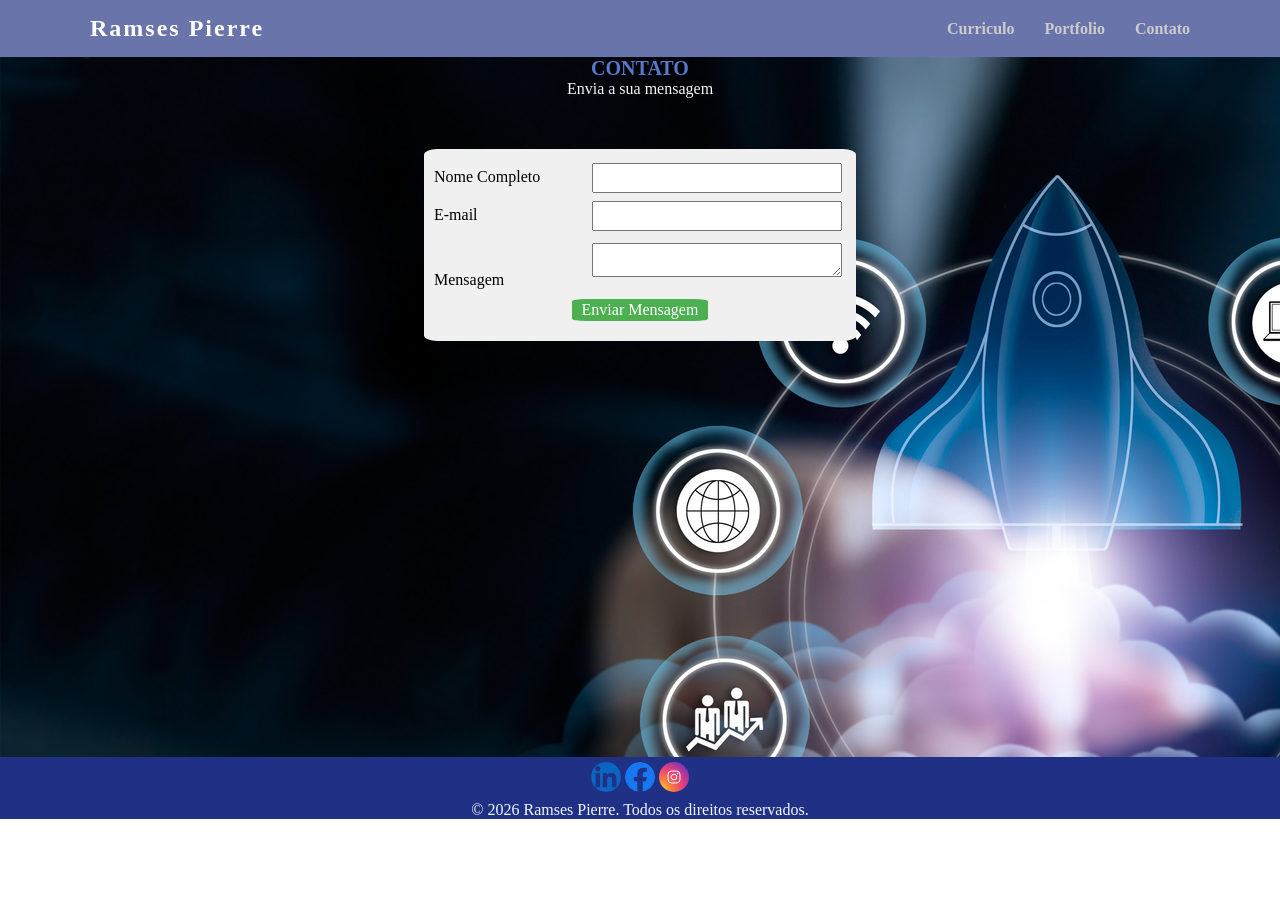
==== contato.html @ b8c076c4 "Primeiro commit" ====
<!DOCTYPE html>
<html lang="pt-BR">
<head>
    <meta charset="UTF-8">
    <meta name="viewport" content="width=device-width, initial-scale=1.0">
    <title>meu site Pessoal</title>
    <link rel="stylesheet" href="style.css">
</head>
<body>
    <header class="header">
        <nav class="navbar">
            <a class="logo" href="index.html">Ramses Pierre</a>
            <ul class="nav-menu">
                <li class="nav-item"> <a class="nav-link" href="curriculo.html">Curriculo</a></li>
                <li class="nav-item"><a class="nav-link" href="portfolio.html"> Portfolio</a></li>
                <li class="nav-item"><a class="nav-link" href="contato.html">Contato</a></li>
               
            </ul>
        </nav>
    </header>
    <div class="contato-titulo">
        <h2 class="titulo"> CONTATO</h2>
        <p class="texto-email">
            Envia a sua mensagem 
        </p>
    
        <br><br>
        <div class="contato">
            <form class="form-contato" action="mensagem.html" method="GET">
                

                    <div class="">
                        <label for="nome">Nome Completo</label>
                        <input class="texto-input" type="text" name="nome" id="nome" required> <br>
                        <label for="email">E-mail</label>
                        <input class="texto-input" type="email" name="email" id="email" required> <br>
                    </div>
                    <div>
                        <label for="mensagem" >Mensagem</label>
                        <textarea name="mensagem" name="mensagem" id="mensagem"></textarea>
                    </div>
                    <div class="botao">
                        <button class="btn-submit" type="submit">Enviar Mensagem</button>
                    </div>
                
                
            </form>
        </div>

    </div>

    <footer>
        <nav class="footer">
            <div class="redes">
                <ul class="menu-footer">
                    <li> <a href="https://br.linkedin.com/in/ramses-pierre-1a7a8757/" target="_blank" rel="noopener noreferrer"><img class="img-logo" src="imagem/linkedin.png" alt="Logo linkedin"></a></li>
                    <li> <a href="http://" target="_blank" rel="noopener noreferrer"> <img class="img-logo" src="imagem/facebook.png" alt="Logo Facebook"> </a></li>
                    <li> <a href="http://" target="_blank" rel="noopener noreferrer"><img class="img-logo" src="imagem/instagram.jpeg" alt="Logo Instagram"></a></li>
                </ul>

            </div>
            <div class="texto-foot">
            &copy; 2026 Ramses Pierre. Todos os direitos reservados.
            </div>            
        </nav>
    </footer>
    
</body>
</html>
---- style.css ----
*{
    margin:0;
    padding: 0;
    box-sizing: border-box;
    font-family: 'Segoe UI', Tahoma,Geneva;
}

.header{
    
    top: 0;
    left: 0;
    width: 100%;
    background-color: #6974ab;
    box-shadow: 0 4px 6px rgba(0,0,0,0,0,1);
    z-index: 1000;
}
.navbar{
    display: flex;
    justify-content: space-between;
    align-items: center;
    padding: 15px 50px;
    max-width: 1200px;
    margin: 0 auto;
}
.nav-menu{
    display: flex;
    list-style: none;
    gap: 30px;

}
.nav-link{
    color: #cccccc;
    text-decoration: none;
    font-size: 16px;
    font-weight: 600;
    transition: color 0.3s ease;
}
.nav-link:hover{
    color: rgb(8, 2, 67);
    font-size: 18px;
}
.logo{
    color: white;
    font-size: 24px;
    font-weight: 700;
    text-decoration: none;
    letter-spacing: 2px;
    
}

/* Responsividade */
@media(max-width:768px){
    .navbar{
        padding: 15px 20px;
    }
    .nav-menu{
        gap: 15px;
    }
    .logo{
        font-size: 20px;
    }
    .nav-link{
        font-size: 14px;
    }
    .nav-link:hover{
        font-size: 16px;
    }
}
.container-cv{
   
    padding: 12px 70px;
    background-color: hsl(0, 20%, 95%);
    text-align: justify;
}
.titulo{
    color: #5a78c9;
    font-weight: bold;
    font-size: 20px;
    text-align: center;
}
.titulo-2{
    color: #7f91c3;
    font-weight: bold;
    font-size: 15px;
    margin: 14px;
    text-align: center;
}

.texto-email{
    text-align: center;
    color:whitesmoke;

}
.texto-foot{
    text-align: center;
    color: aliceblue;
}
.contato{
        
    padding: 15px;
    display: flex;
    justify-content: center;
    align-items: center;
    gap: 10px;
}
.contato-titulo{
    height: 700px;

    background-image: url("imagem/startop-crescendo.jpg");
    

    
}
.message{
    height: 550px;
    background-image: url("imagem/avatar3.png");
    text-align: center;
    color: #f0f0f0;
    font-size: 40px;
    font-family: 'Gill Sans', 'Gill Sans MT', Calibri, 'Trebuchet MS', sans-serif;
}

.form-contato{
    background-color: #f0f0f0;
    padding: 10px;
    border-radius: 3%;

}
label{
    display: inline-block;
    width: 150px;
    text-align: left;
}
textarea{
    width: 250px;
    margin: 8px 4px;
}
.texto-input{
    width: 250px;
    margin: 4px;
    height: 30px;

    
}
.fieldset{
    margin: 10px;
    padding: 10px;
    
}
.botao{
    display: flex;
    justify-content: center;
    
}
.btn-submit{
    margin: 10px;    
    align-content: center;
    background-color: #4caf50;
    color: white;
    border: none;
    border-radius: 10%;
    font-size: 16px;
    
    padding: 2px 10px;
    
}
.btn-submit:hover{
    background-color: #0b570e;
    font-size: 20px;
}
.img-logo{
    width: 30px;
    height: 30px;
    border-radius: 50%;
    object-fit: cover;
    margin: 5px 2px

}
.portfolio{
    padding: 10px 20px;
    background-color: #dde1e9;
}
.img-avatar{
    max-width: 1000px;
    height: 20%;
    justify-content: center;
    float: center;
    margin: 5px 2px

}
.img-portfolio1{
    max-width: 100%;
    height: auto;
    display: flex;
    justify-content: center;    
    object-fit: cover;
    margin: 5px 2px

}
.menu-footer{
    display: inline-flex;
    list-style: none;
}

.footer{
    bottom: 0;
    right: 0;
    width: 100%;
    align-content: center;
    text-align: center;
    background-color:#203185;
    z-index: 1000;
}
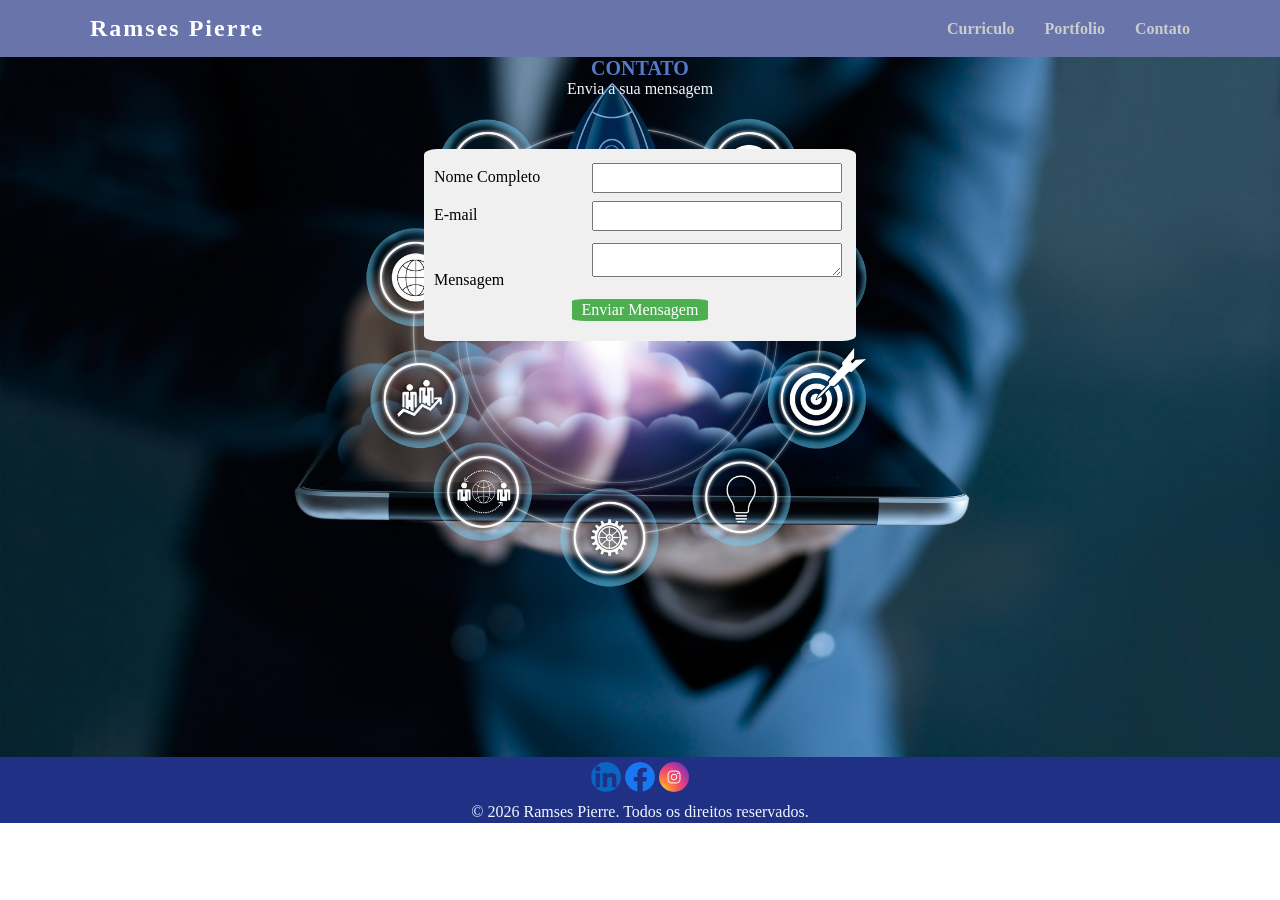
==== commit c3bc2567: "Ajustar responsividade" ====
--- a/contato.html
+++ b/contato.html
@@ -18,7 +18,7 @@
             </ul>
         </nav>
     </header>
-    <div class="contato-titulo">
+    <div class="container-contato">
         <h2 class="titulo"> CONTATO</h2>
         <p class="texto-email">
             Envia a sua mensagem 
--- a/style.css
+++ b/style.css
@@ -4,7 +4,6 @@
     box-sizing: border-box;
     font-family: 'Segoe UI', Tahoma,Geneva;
 }
-
 .header{
     
     top: 0;
@@ -103,21 +102,32 @@
     align-items: center;
     gap: 10px;
 }
-.contato-titulo{
+.container-contato{
     height: 700px;
-
     background-image: url("imagem/startop-crescendo.jpg");
-    
-
-    
+    background-repeat: no-repeat;
+    background-size: cover;
+    background-position: center;
+    backdrop-filter: blur(8px);
+    background-color: rgba(255, 255, 0.3);
+
+}
+.img-inicio{
+    max-width: 100%;
+    height: auto;
 }
 .message{
-    height: 550px;
-    background-image: url("imagem/avatar3.png");
+    margin: 1px 0px;
     text-align: center;
     color: #f0f0f0;
+    background-color: #404a7b;
     font-size: 40px;
     font-family: 'Gill Sans', 'Gill Sans MT', Calibri, 'Trebuchet MS', sans-serif;
+}
+
+.img-message{
+    max-width: 100%;
+    height: auto;
 }
 
 .form-contato{
@@ -181,11 +191,11 @@
     background-color: #dde1e9;
 }
 .img-avatar{
-    max-width: 1000px;
-    height: 20%;
+    max-width: 100%;
+    height: auto;
     justify-content: center;
     float: center;
-    margin: 5px 2px
+    margin: 5px 2px;    
 
 }
 .img-portfolio1{
@@ -200,6 +210,9 @@
 .menu-footer{
     display: inline-flex;
     list-style: none;
+}
+.texto-foot{
+    margin: 2px 0px;
 }
 
 .footer{
@@ -210,4 +223,5 @@
     text-align: center;
     background-color:#203185;
     z-index: 1000;
+    color: #cccccc;
 }
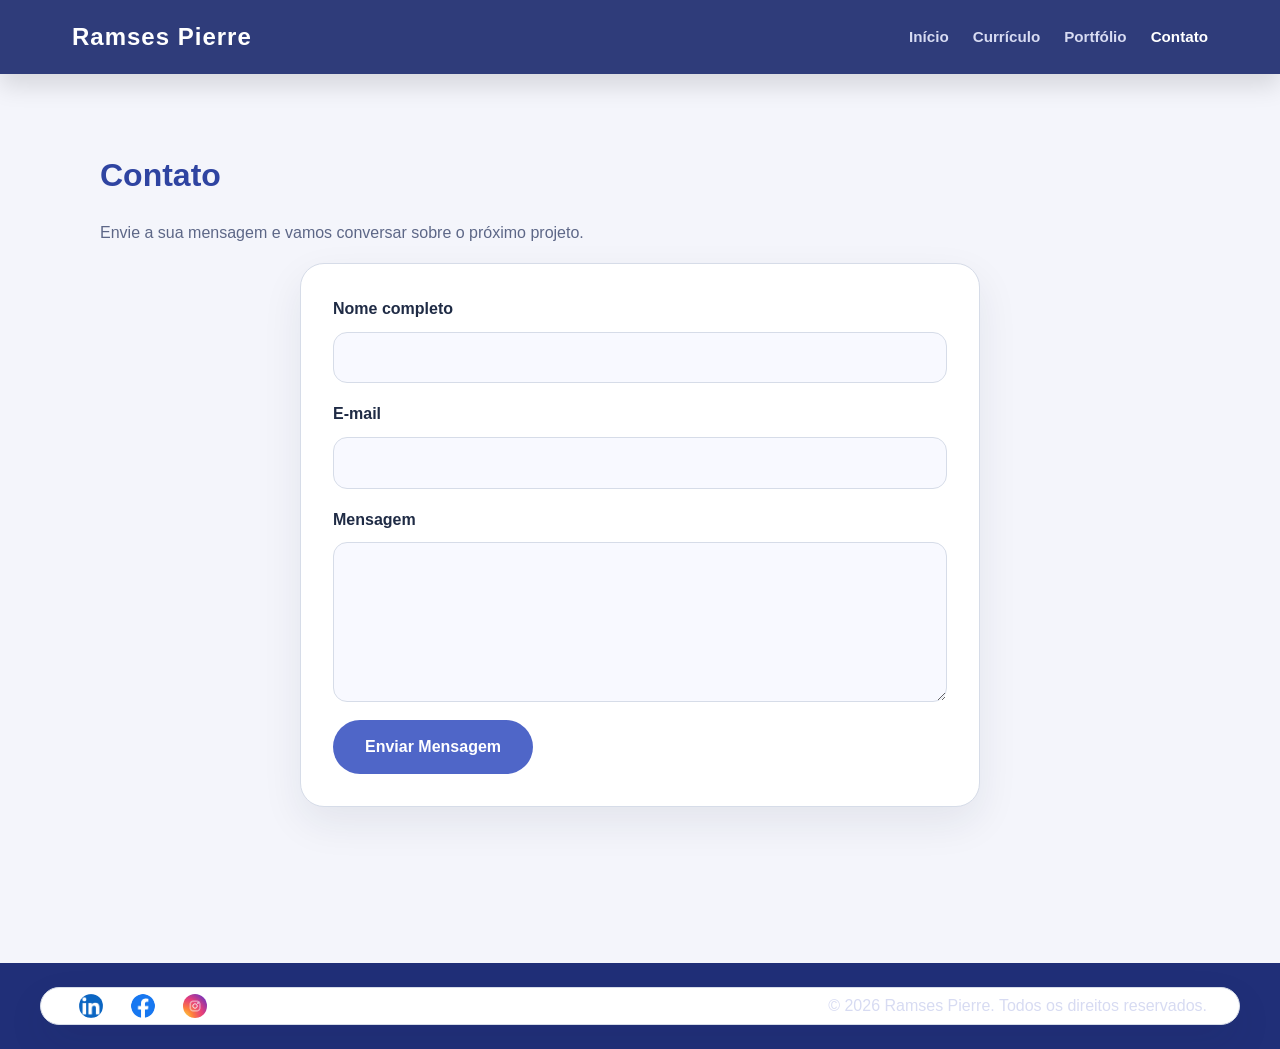
==== commit 5a873c30: "Melhoria na aparencia e organização" ====
--- a/contato.html
+++ b/contato.html
@@ -3,7 +3,8 @@
 <head>
     <meta charset="UTF-8">
     <meta name="viewport" content="width=device-width, initial-scale=1.0">
-    <title>meu site Pessoal</title>
+    <title>Contato | Ramses Pierre</title>
+    <meta name="description" content="Página de contato do portfólio pessoal de Ramses Pierre.">
     <link rel="stylesheet" href="style.css">
 </head>
 <body>
@@ -11,59 +12,43 @@
         <nav class="navbar">
             <a class="logo" href="index.html">Ramses Pierre</a>
             <ul class="nav-menu">
-                <li class="nav-item"> <a class="nav-link" href="curriculo.html">Curriculo</a></li>
-                <li class="nav-item"><a class="nav-link" href="portfolio.html"> Portfolio</a></li>
-                <li class="nav-item"><a class="nav-link" href="contato.html">Contato</a></li>
-               
+                <li class="nav-item"><a class="nav-link" href="index.html">Início</a></li>
+                <li class="nav-item"><a class="nav-link" href="curriculo.html">Currículo</a></li>
+                <li class="nav-item"><a class="nav-link" href="portfolio.html">Portfólio</a></li>
+                <li class="nav-item"><a class="nav-link active" href="contato.html">Contato</a></li>
             </ul>
         </nav>
     </header>
-    <div class="container-contato">
-        <h2 class="titulo"> CONTATO</h2>
-        <p class="texto-email">
-            Envia a sua mensagem 
-        </p>
-    
-        <br><br>
-        <div class="contato">
+    <main>
+        <section class="section container-contato">
+            <h1 class="section-title">Contato</h1>
+            <p class="subtitle">Envie a sua mensagem e vamos conversar sobre o próximo projeto.</p>
             <form class="form-contato" action="mensagem.html" method="GET">
-                
-
-                    <div class="">
-                        <label for="nome">Nome Completo</label>
-                        <input class="texto-input" type="text" name="nome" id="nome" required> <br>
-                        <label for="email">E-mail</label>
-                        <input class="texto-input" type="email" name="email" id="email" required> <br>
-                    </div>
-                    <div>
-                        <label for="mensagem" >Mensagem</label>
-                        <textarea name="mensagem" name="mensagem" id="mensagem"></textarea>
-                    </div>
-                    <div class="botao">
-                        <button class="btn-submit" type="submit">Enviar Mensagem</button>
-                    </div>
-                
-                
+                <div class="form-group">
+                    <label for="nome">Nome completo</label>
+                    <input class="texto-input" type="text" name="nome" id="nome" required>
+                </div>
+                <div class="form-group">
+                    <label for="email">E-mail</label>
+                    <input class="texto-input" type="email" name="email" id="email" required>
+                </div>
+                <div class="form-group">
+                    <label for="mensagem">Mensagem</label>
+                    <textarea id="mensagem" name="mensagem"></textarea>
+                </div>
+                <button class="btn btn-submit" type="submit">Enviar Mensagem</button>
             </form>
+        </section>
+    </main>
+    <footer class="footer">
+        <div class="footer-inner">
+            <ul class="social-links">
+                <li><a href="https://br.linkedin.com/in/ramses-pierre-1a7a8757/" target="_blank" rel="noopener noreferrer"><img src="imagem/linkedin.png" alt="LinkedIn"></a></li>
+                <li><a href="#" target="_blank" rel="noopener noreferrer"><img src="imagem/facebook.png" alt="Facebook"></a></li>
+                <li><a href="#" target="_blank" rel="noopener noreferrer"><img src="imagem/instagram.jpeg" alt="Instagram"></a></li>
+            </ul>
+            <p>&copy; 2026 Ramses Pierre. Todos os direitos reservados.</p>
         </div>
-
-    </div>
-
-    <footer>
-        <nav class="footer">
-            <div class="redes">
-                <ul class="menu-footer">
-                    <li> <a href="https://br.linkedin.com/in/ramses-pierre-1a7a8757/" target="_blank" rel="noopener noreferrer"><img class="img-logo" src="imagem/linkedin.png" alt="Logo linkedin"></a></li>
-                    <li> <a href="http://" target="_blank" rel="noopener noreferrer"> <img class="img-logo" src="imagem/facebook.png" alt="Logo Facebook"> </a></li>
-                    <li> <a href="http://" target="_blank" rel="noopener noreferrer"><img class="img-logo" src="imagem/instagram.jpeg" alt="Logo Instagram"></a></li>
-                </ul>
-
-            </div>
-            <div class="texto-foot">
-            &copy; 2026 Ramses Pierre. Todos os direitos reservados.
-            </div>            
-        </nav>
     </footer>
-    
 </body>
 </html>
--- a/style.css
+++ b/style.css
@@ -1,227 +1,411 @@
-*{
-    margin:0;
+:root {
+    --bg: #f4f5fb;
+    --bg-card: #ffffff;
+    --primary: #4f66c8;
+    --primary-dark: #2f44a1;
+    --secondary: #6f7fbf;
+    --text: #1f2b45;
+    --text-muted: #5d6787;
+    --border: #d6dce8;
+    --shadow: 0 16px 40px rgba(31, 43, 69, 0.08);
+    --radius: 24px;
+}
+
+* {
+    margin: 0;
     padding: 0;
     box-sizing: border-box;
-    font-family: 'Segoe UI', Tahoma,Geneva;
-}
-.header{
-    
+}
+
+html {
+    scroll-behavior: smooth;
+}
+
+body {
+    font-family: 'Segoe UI', Tahoma, Geneva, Verdana, sans-serif;
+    background-color: var(--bg);
+    color: var(--text);
+    line-height: 1.6;
+}
+
+img {
+    max-width: 100%;
+    display: block;
+}
+
+a {
+    color: inherit;
+}
+
+button,
+input,
+textarea {
+    font: inherit;
+}
+
+.header {
+    position: sticky;
     top: 0;
-    left: 0;
     width: 100%;
-    background-color: #6974ab;
-    box-shadow: 0 4px 6px rgba(0,0,0,0,0,1);
+    background-color: #2f3c7a;
+    box-shadow: 0 12px 24px rgba(0, 0, 0, 0.12);
     z-index: 1000;
 }
-.navbar{
+
+.navbar {
     display: flex;
     justify-content: space-between;
     align-items: center;
-    padding: 15px 50px;
+    gap: 16px;
     max-width: 1200px;
     margin: 0 auto;
-}
-.nav-menu{
-    display: flex;
+    padding: 18px 32px;
+}
+
+.logo {
+    color: #ffffff;
+    font-size: 1.5rem;
+    font-weight: 700;
+    letter-spacing: 1px;
+    text-decoration: none;
+}
+
+.nav-menu {
+    display: flex;
+    gap: 24px;
     list-style: none;
-    gap: 30px;
-
-}
-.nav-link{
-    color: #cccccc;
+}
+
+.nav-link {
+    color: #d7dbf2;
     text-decoration: none;
-    font-size: 16px;
+    font-size: 0.95rem;
     font-weight: 600;
-    transition: color 0.3s ease;
-}
-.nav-link:hover{
-    color: rgb(8, 2, 67);
-    font-size: 18px;
-}
-.logo{
-    color: white;
-    font-size: 24px;
+    transition: color 0.25s ease, transform 0.25s ease;
+}
+
+.nav-link:hover,
+.nav-link.active {
+    color: #ffffff;
+    transform: translateY(-1px);
+}
+
+main {
+    max-width: 1200px;
+    margin: 0 auto;
+    padding: 40px 32px 80px;
+}
+
+.section {
+    margin-bottom: 40px;
+}
+
+.section-title {
+    font-size: clamp(2rem, 2.3vw, 2.5rem);
+    color: var(--primary-dark);
+    margin-bottom: 18px;
+}
+
+.eyebrow {
+    color: var(--secondary);
+    text-transform: uppercase;
+    letter-spacing: 1px;
+    margin-bottom: 10px;
+    display: inline-block;
+    font-size: 0.85rem;
+}
+
+.hero {
+    display: grid;
+    grid-template-columns: 1.4fr 1fr;
+    gap: 48px;
+    align-items: center;
+    padding: 48px 0;
+}
+
+.hero-copy p {
+    max-width: 720px;
+    margin-bottom: 24px;
+    color: var(--text-muted);
+}
+
+.hero-buttons {
+    display: flex;
+    flex-wrap: wrap;
+    gap: 16px;
+}
+
+.btn {
+    display: inline-flex;
+    align-items: center;
+    justify-content: center;
+    padding: 14px 26px;
+    border-radius: 999px;
+    border: none;
+    cursor: pointer;
+    text-decoration: none;
     font-weight: 700;
-    text-decoration: none;
-    letter-spacing: 2px;
-    
-}
-
-/* Responsividade */
-@media(max-width:768px){
-    .navbar{
-        padding: 15px 20px;
-    }
-    .nav-menu{
-        gap: 15px;
-    }
-    .logo{
-        font-size: 20px;
-    }
-    .nav-link{
-        font-size: 14px;
-    }
-    .nav-link:hover{
-        font-size: 16px;
-    }
-}
-.container-cv{
-   
-    padding: 12px 70px;
-    background-color: hsl(0, 20%, 95%);
-    text-align: justify;
-}
-.titulo{
-    color: #5a78c9;
-    font-weight: bold;
-    font-size: 20px;
-    text-align: center;
-}
-.titulo-2{
-    color: #7f91c3;
-    font-weight: bold;
-    font-size: 15px;
-    margin: 14px;
-    text-align: center;
-}
-
-.texto-email{
-    text-align: center;
-    color:whitesmoke;
-
-}
-.texto-foot{
-    text-align: center;
-    color: aliceblue;
-}
-.contato{
-        
-    padding: 15px;
+    transition: transform 0.2s ease, background-color 0.2s ease;
+}
+
+.btn:hover {
+    transform: translateY(-2px);
+}
+
+.btn-primary {
+    background-color: var(--primary);
+    color: #ffffff;
+}
+
+.btn-primary:hover {
+    background-color: var(--primary-dark);
+}
+
+.btn-secondary {
+    background-color: #eef1ff;
+    color: var(--text);
+}
+
+.btn-secondary:hover {
+    background-color: #dde2ff;
+}
+
+.hero-image {
     display: flex;
     justify-content: center;
     align-items: center;
+}
+
+.hero-image img {
+    border-radius: 28px;
+    box-shadow: var(--shadow);
+}
+
+.content-card,
+.container-cv,
+.portfolio-card,
+.message,
+.form-contato,
+.footer-inner {
+    background: var(--bg-card);
+    border: 1px solid var(--border);
+    border-radius: var(--radius);
+    box-shadow: var(--shadow);
+}
+
+.content-card,
+.portfolio-card,
+.container-cv {
+    padding: 28px;
+}
+
+.content-card p,
+.content-card h2,
+.content-card h3,
+.profile-list {
+    margin-bottom: 16px;
+}
+
+.profile-list {
+    list-style: none;
+    padding-left: 0;
+    color: var(--text-muted);
+}
+
+.profile-list li {
+    padding: 10px 0;
+    border-bottom: 1px solid #eef1f8;
+}
+
+.profile-list li:last-child {
+    border-bottom: none;
+}
+
+.portfolio-card {
+    padding: 28px;
+}
+
+.project-image-link {
+    display: block;
+    margin-top: 24px;
+    border-radius: 24px;
+    overflow: hidden;
+    box-shadow: var(--shadow);
+}
+
+.project-image img {
+    width: 100%;
+    height: auto;
+    display: block;
+}
+
+.subtitle {
+    color: var(--text-muted);
+    margin-bottom: 18px;
+}
+
+.container-contato {
+    padding: 36px 28px;
+}
+
+.form-contato {
+    padding: 32px;
+    max-width: 680px;
+    margin: 0 auto;
+    background-color: #ffffff;
+}
+
+.form-group {
+    display: grid;
     gap: 10px;
-}
-.container-contato{
-    height: 700px;
-    background-image: url("imagem/startop-crescendo.jpg");
-    background-repeat: no-repeat;
-    background-size: cover;
-    background-position: center;
-    backdrop-filter: blur(8px);
-    background-color: rgba(255, 255, 0.3);
-
-}
-.img-inicio{
-    max-width: 100%;
-    height: auto;
-}
-.message{
-    margin: 1px 0px;
+    margin-bottom: 18px;
+}
+
+label {
+    font-weight: 600;
+    color: var(--text);
+}
+
+.texto-input,
+textarea {
+    width: 100%;
+    min-height: 44px;
+    padding: 12px 14px;
+    border: 1px solid #d6dce8;
+    border-radius: 14px;
+    background: #f8f9ff;
+    color: var(--text);
+    resize: vertical;
+}
+
+textarea {
+    min-height: 160px;
+}
+
+.btn-submit {
+    display: inline-flex;
+    padding: 14px 32px;
+    background-color: var(--primary);
+    color: #ffffff;
+    border: none;
+    border-radius: 999px;
+    cursor: pointer;
+    transition: background-color 0.2s ease, transform 0.2s ease;
+}
+
+.btn-submit:hover {
+    background-color: var(--primary-dark);
+    transform: translateY(-2px);
+}
+
+.message {
+    padding: 50px 32px;
     text-align: center;
-    color: #f0f0f0;
-    background-color: #404a7b;
-    font-size: 40px;
-    font-family: 'Gill Sans', 'Gill Sans MT', Calibri, 'Trebuchet MS', sans-serif;
-}
-
-.img-message{
-    max-width: 100%;
-    height: auto;
-}
-
-.form-contato{
-    background-color: #f0f0f0;
-    padding: 10px;
-    border-radius: 3%;
-
-}
-label{
-    display: inline-block;
-    width: 150px;
-    text-align: left;
-}
-textarea{
-    width: 250px;
-    margin: 8px 4px;
-}
-.texto-input{
-    width: 250px;
-    margin: 4px;
-    height: 30px;
-
-    
-}
-.fieldset{
-    margin: 10px;
-    padding: 10px;
-    
-}
-.botao{
-    display: flex;
-    justify-content: center;
-    
-}
-.btn-submit{
-    margin: 10px;    
-    align-content: center;
-    background-color: #4caf50;
-    color: white;
-    border: none;
-    border-radius: 10%;
-    font-size: 16px;
-    
-    padding: 2px 10px;
-    
-}
-.btn-submit:hover{
-    background-color: #0b570e;
-    font-size: 20px;
-}
-.img-logo{
-    width: 30px;
-    height: 30px;
+    background-color: #2f3c7a;
+    color: #ffffff;
+}
+
+.message h1 {
+    font-size: 2rem;
+    margin-bottom: 18px;
+}
+
+.message p {
+    margin-bottom: 24px;
+    color: #dcdff3;
+}
+
+.img-message {
+    max-width: 420px;
+    margin: 0 auto 30px;
+    border-radius: 24px;
+    box-shadow: var(--shadow);
+}
+
+.footer {
+    padding: 24px 0;
+    background-color: #202f78;
+    color: #d7dbf2;
+}
+
+.footer-inner {
+    display: flex;
+    flex-wrap: wrap;
+    justify-content: space-between;
+    align-items: center;
+    max-width: 1200px;
+    margin: 0 auto;
+    padding: 0 32px;
+    gap: 18px;
+}
+
+.social-links {
+    display: flex;
+    gap: 16px;
+    list-style: none;
+    padding-left: 0;
+}
+
+.social-links img {
+    width: 36px;
+    height: 36px;
     border-radius: 50%;
     object-fit: cover;
-    margin: 5px 2px
-
-}
-.portfolio{
-    padding: 10px 20px;
-    background-color: #dde1e9;
-}
-.img-avatar{
-    max-width: 100%;
-    height: auto;
-    justify-content: center;
-    float: center;
-    margin: 5px 2px;    
-
-}
-.img-portfolio1{
-    max-width: 100%;
-    height: auto;
-    display: flex;
-    justify-content: center;    
-    object-fit: cover;
-    margin: 5px 2px
-
-}
-.menu-footer{
-    display: inline-flex;
-    list-style: none;
-}
-.texto-foot{
-    margin: 2px 0px;
-}
-
-.footer{
-    bottom: 0;
-    right: 0;
-    width: 100%;
-    align-content: center;
-    text-align: center;
-    background-color:#203185;
-    z-index: 1000;
-    color: #cccccc;
-}+    background: #ffffff;
+    padding: 6px;
+}
+
+@media (max-width: 920px) {
+    .hero {
+        grid-template-columns: 1fr;
+        gap: 32px;
+    }
+
+    .navbar {
+        padding: 18px 24px;
+    }
+}
+
+@media (max-width: 720px) {
+    .navbar {
+        flex-direction: column;
+        align-items: flex-start;
+    }
+
+    .nav-menu {
+        flex-wrap: wrap;
+        gap: 12px;
+    }
+
+    main {
+        padding: 28px 20px 60px;
+    }
+
+    .content-card,
+    .portfolio-card,
+    .container-cv,
+    .form-contato,
+    .footer-inner {
+        padding: 24px;
+    }
+}
+
+@media (max-width: 520px) {
+    .nav-menu {
+        gap: 10px;
+    }
+
+    .logo {
+        font-size: 1.25rem;
+    }
+
+    .hero-buttons {
+        flex-direction: column;
+        align-items: stretch;
+    }
+
+    .btn,
+    .btn-submit {
+        width: 100%;
+    }
+}
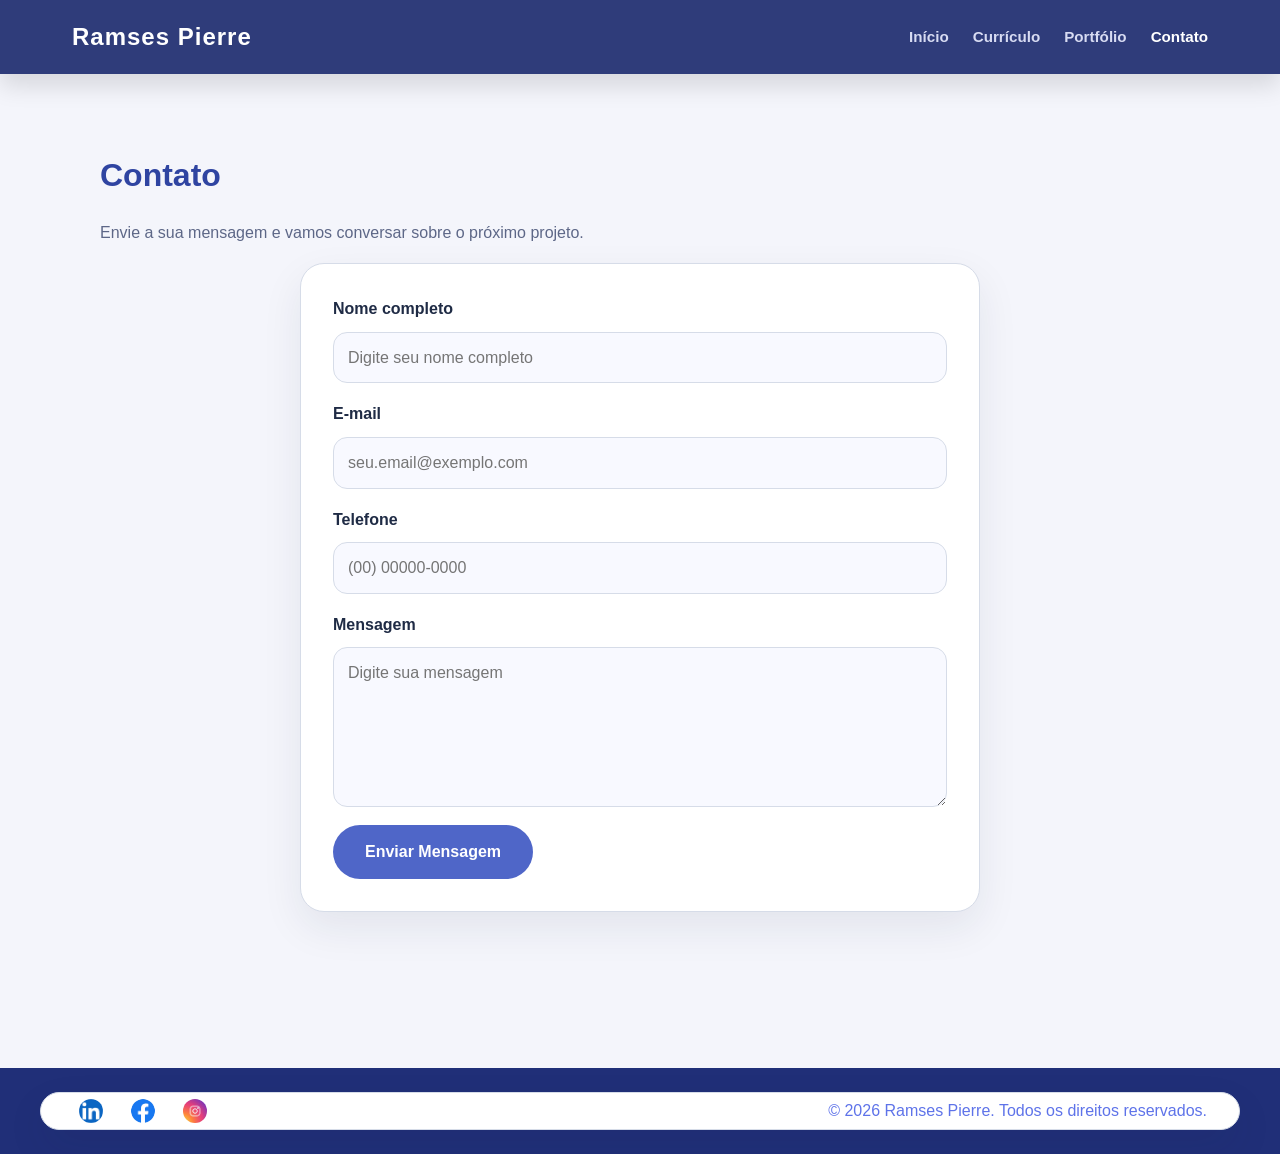
==== commit 222edbf4: "Adicionando envio da mensagem do formulario" ====
--- a/contato.html
+++ b/contato.html
@@ -23,19 +23,25 @@
         <section class="section container-contato">
             <h1 class="section-title">Contato</h1>
             <p class="subtitle">Envie a sua mensagem e vamos conversar sobre o próximo projeto.</p>
-            <form class="form-contato" action="mensagem.html" method="GET">
+            <form id="form" class="form-contato" action="https://app.web3forms.com/submit" method="POST">
+                
                 <div class="form-group">
                     <label for="nome">Nome completo</label>
-                    <input class="texto-input" type="text" name="nome" id="nome" required>
+                    <input class="texto-input" type="text" name="nome" id="nome" required placeholder="Digite seu nome completo">
                 </div>
                 <div class="form-group">
                     <label for="email">E-mail</label>
-                    <input class="texto-input" type="email" name="email" id="email" required>
+                    <input class="texto-input" type="email" name="email" id="email" required placeholder="seu.email@exemplo.com">
+                </div>
+                <div class="form-group">
+                    <label for="telefone">Telefone</label>
+                    <input class="texto-input" type="tel" name="telefone" id="telefone" required placeholder="(00) 00000-0000">
                 </div>
                 <div class="form-group">
                     <label for="mensagem">Mensagem</label>
-                    <textarea id="mensagem" name="mensagem"></textarea>
+                    <textarea id="mensagem" name="mensagem" placeholder="Digite sua mensagem"></textarea>
                 </div>
+                <div class="h-captcha" data-captcha="true"></div>
                 <button class="btn btn-submit" type="submit">Enviar Mensagem</button>
             </form>
         </section>
@@ -50,5 +56,8 @@
             <p>&copy; 2026 Ramses Pierre. Todos os direitos reservados.</p>
         </div>
     </footer>
+    <script src="script.js"></script>
+    <script src="https://web3forms.com/client/script.js" async defer></script>
+
 </body>
 </html>
--- a/style.css
+++ b/style.css
@@ -105,7 +105,11 @@
     color: var(--primary-dark);
     margin-bottom: 18px;
 }
-
+.mensagem-title{
+    
+    color: var(--bg);
+    
+}
 .eyebrow {
     color: var(--secondary);
     text-transform: uppercase;
@@ -325,7 +329,7 @@
 .footer {
     padding: 24px 0;
     background-color: #202f78;
-    color: #d7dbf2;
+    color: #5e73e9;
 }
 
 .footer-inner {
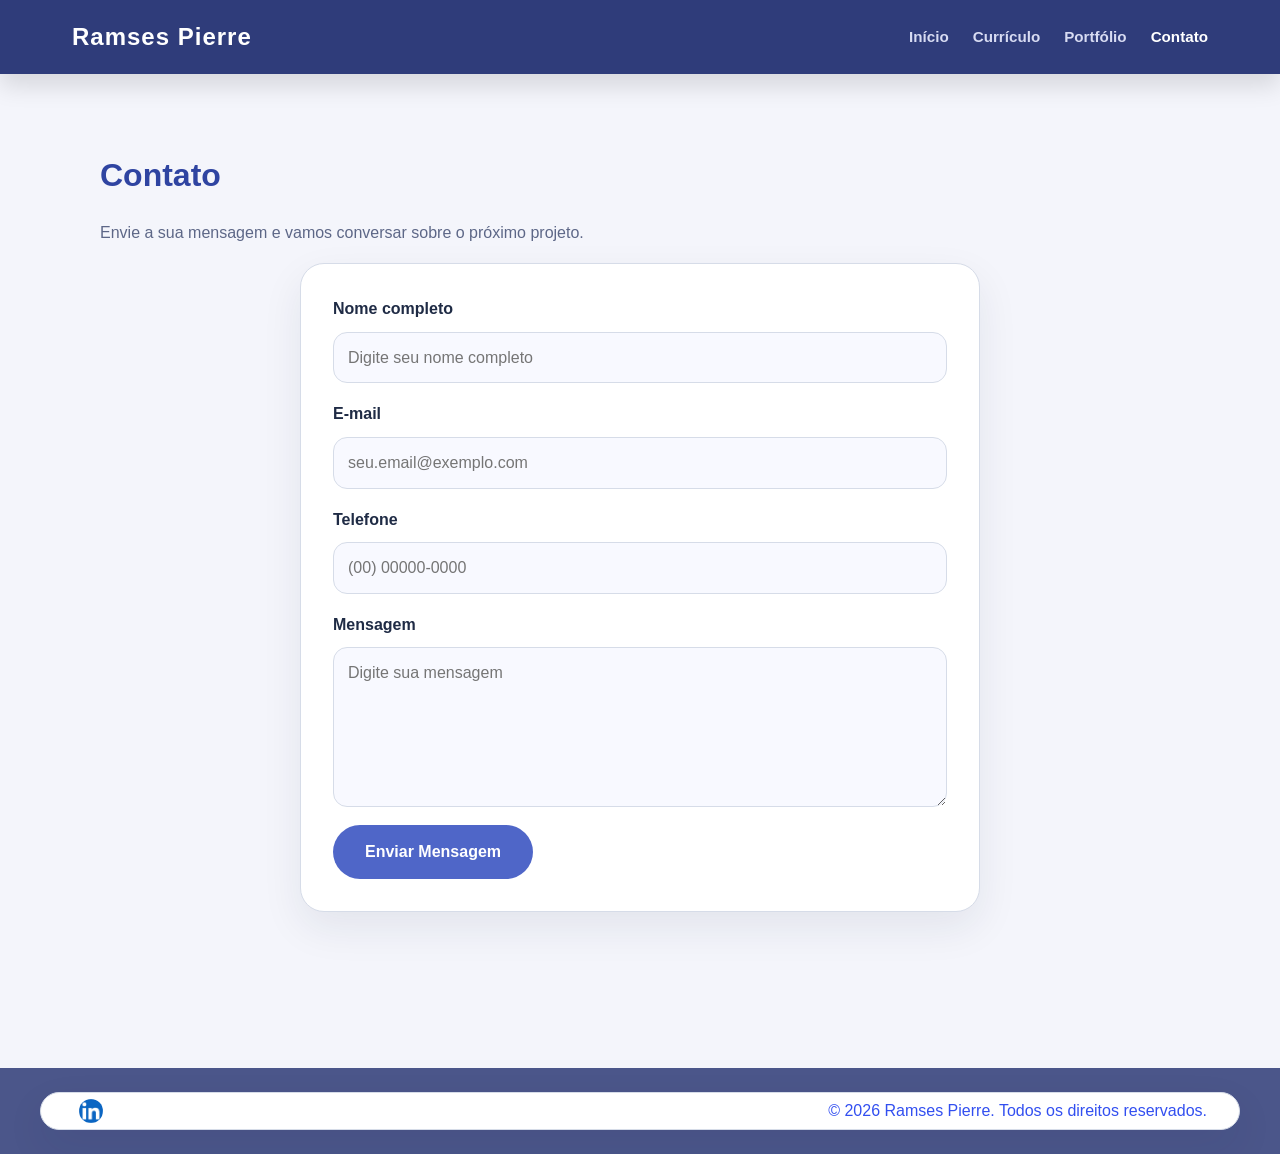
==== commit 823f8776: "Ajuste em projetos" ====
--- a/contato.html
+++ b/contato.html
@@ -39,7 +39,7 @@
                 </div>
                 <div class="form-group">
                     <label for="mensagem">Mensagem</label>
-                    <textarea id="mensagem" name="mensagem" placeholder="Digite sua mensagem"></textarea>
+                    <textarea id="mensagem" name="mensagem" placeholder="Digite sua mensagem" required></textarea>
                 </div>
                 <div class="h-captcha" data-captcha="true"></div>
                 <button class="btn btn-submit" type="submit">Enviar Mensagem</button>
@@ -50,8 +50,7 @@
         <div class="footer-inner">
             <ul class="social-links">
                 <li><a href="https://br.linkedin.com/in/ramses-pierre-1a7a8757/" target="_blank" rel="noopener noreferrer"><img src="imagem/linkedin.png" alt="LinkedIn"></a></li>
-                <li><a href="#" target="_blank" rel="noopener noreferrer"><img src="imagem/facebook.png" alt="Facebook"></a></li>
-                <li><a href="#" target="_blank" rel="noopener noreferrer"><img src="imagem/instagram.jpeg" alt="Instagram"></a></li>
+                
             </ul>
             <p>&copy; 2026 Ramses Pierre. Todos os direitos reservados.</p>
         </div>
--- a/style.css
+++ b/style.css
@@ -202,6 +202,10 @@
 .container-cv {
     padding: 28px;
 }
+.content-card{
+    margin-bottom: 12px;
+    color: var(--primary-dark);
+}
 
 .content-card p,
 .content-card h2,
@@ -328,8 +332,8 @@
 
 .footer {
     padding: 24px 0;
-    background-color: #202f78;
-    color: #5e73e9;
+    background-color: #4b568a;
+    color: #324ff0;
 }
 
 .footer-inner {
@@ -391,6 +395,7 @@
     .form-contato,
     .footer-inner {
         padding: 24px;
+        
     }
 }
 
@@ -413,3 +418,240 @@
         width: 100%;
     }
 }
+
+/* =========================================
+   ASSISTENTE DE IA
+========================================= */
+
+.ai-assistant-button {
+    position: fixed;
+    right: 24px;
+    bottom: 24px;
+
+    width: 60px;
+    height: 60px;
+
+    border: none;
+    border-radius: 50%;
+
+    background-color: var(--primary);
+    color: #ffffff;
+
+    font-size: 26px;
+
+    cursor: pointer;
+
+    box-shadow: 0 8px 24px rgba(0, 0, 0, 0.20);
+
+    z-index: 2000;
+
+    transition:
+        transform 0.2s ease,
+        background-color 0.2s ease;
+}
+
+.ai-assistant-button:hover {
+    background-color: var(--primary-dark);
+    transform: translateY(-3px);
+}
+
+
+/* Janela */
+
+.ai-chat {
+    position: fixed;
+
+    right: 24px;
+    bottom: 96px;
+
+    width: 360px;
+    max-width: calc(100vw - 32px);
+
+    height: 500px;
+    max-height: calc(100vh - 120px);
+
+    background-color: #ffffff;
+
+    border: 1px solid var(--border);
+    border-radius: 20px;
+
+    box-shadow: 0 20px 50px rgba(31, 43, 69, 0.25);
+
+    display: none;
+    flex-direction: column;
+
+    overflow: hidden;
+
+    z-index: 1999;
+}
+
+.ai-chat.open {
+    display: flex;
+}
+
+
+/* Cabeçalho */
+
+.ai-chat-header {
+    display: flex;
+    justify-content: space-between;
+    align-items: center;
+
+    padding: 16px 18px;
+
+    background-color: #2f3c7a;
+    color: #ffffff;
+}
+
+.ai-chat-header strong {
+    display: block;
+    font-size: 0.95rem;
+}
+
+.ai-chat-header small {
+    display: block;
+    margin-top: 2px;
+
+    color: #d7dbf2;
+    font-size: 0.75rem;
+}
+
+.ai-chat-close {
+    border: none;
+    background: transparent;
+
+    color: #ffffff;
+
+    font-size: 28px;
+
+    cursor: pointer;
+
+    line-height: 1;
+}
+
+
+/* Mensagens */
+
+.ai-chat-messages {
+    flex: 1;
+
+    padding: 16px;
+
+    overflow-y: auto;
+
+    background-color: #f4f5fb;
+
+    display: flex;
+    flex-direction: column;
+    gap: 12px;
+}
+
+.ai-message {
+    max-width: 85%;
+
+    padding: 11px 14px;
+
+    border-radius: 14px;
+
+    font-size: 0.9rem;
+
+    line-height: 1.5;
+}
+
+.ai-message-bot {
+    align-self: flex-start;
+
+    background-color: #ffffff;
+
+    border: 1px solid var(--border);
+
+    color: var(--text);
+}
+
+.ai-message-user {
+    align-self: flex-end;
+
+    background-color: var(--primary);
+
+    color: #ffffff;
+}
+
+
+/* Campo */
+
+.ai-chat-form {
+    display: flex;
+
+    gap: 8px;
+
+    padding: 12px;
+
+    border-top: 1px solid var(--border);
+
+    background-color: #ffffff;
+}
+
+.ai-chat-form input {
+    flex: 1;
+
+    min-width: 0;
+
+    padding: 11px 13px;
+
+    border: 1px solid var(--border);
+
+    border-radius: 12px;
+
+    outline: none;
+
+    color: var(--text);
+
+    background-color: #f8f9ff;
+}
+
+.ai-chat-form input:focus {
+    border-color: var(--primary);
+}
+
+.ai-chat-form button {
+    width: 44px;
+
+    border: none;
+
+    border-radius: 12px;
+
+    background-color: var(--primary);
+
+    color: #ffffff;
+
+    cursor: pointer;
+
+    font-size: 18px;
+}
+
+.ai-chat-form button:hover {
+    background-color: var(--primary-dark);
+}
+
+
+/* Celular */
+
+@media (max-width: 520px) {
+
+    .ai-assistant-button {
+        right: 16px;
+        bottom: 16px;
+
+        width: 54px;
+        height: 54px;
+    }
+
+    .ai-chat {
+        right: 16px;
+        bottom: 82px;
+
+        width: calc(100vw - 32px);
+
+        height: 70vh;
+    }
+}
